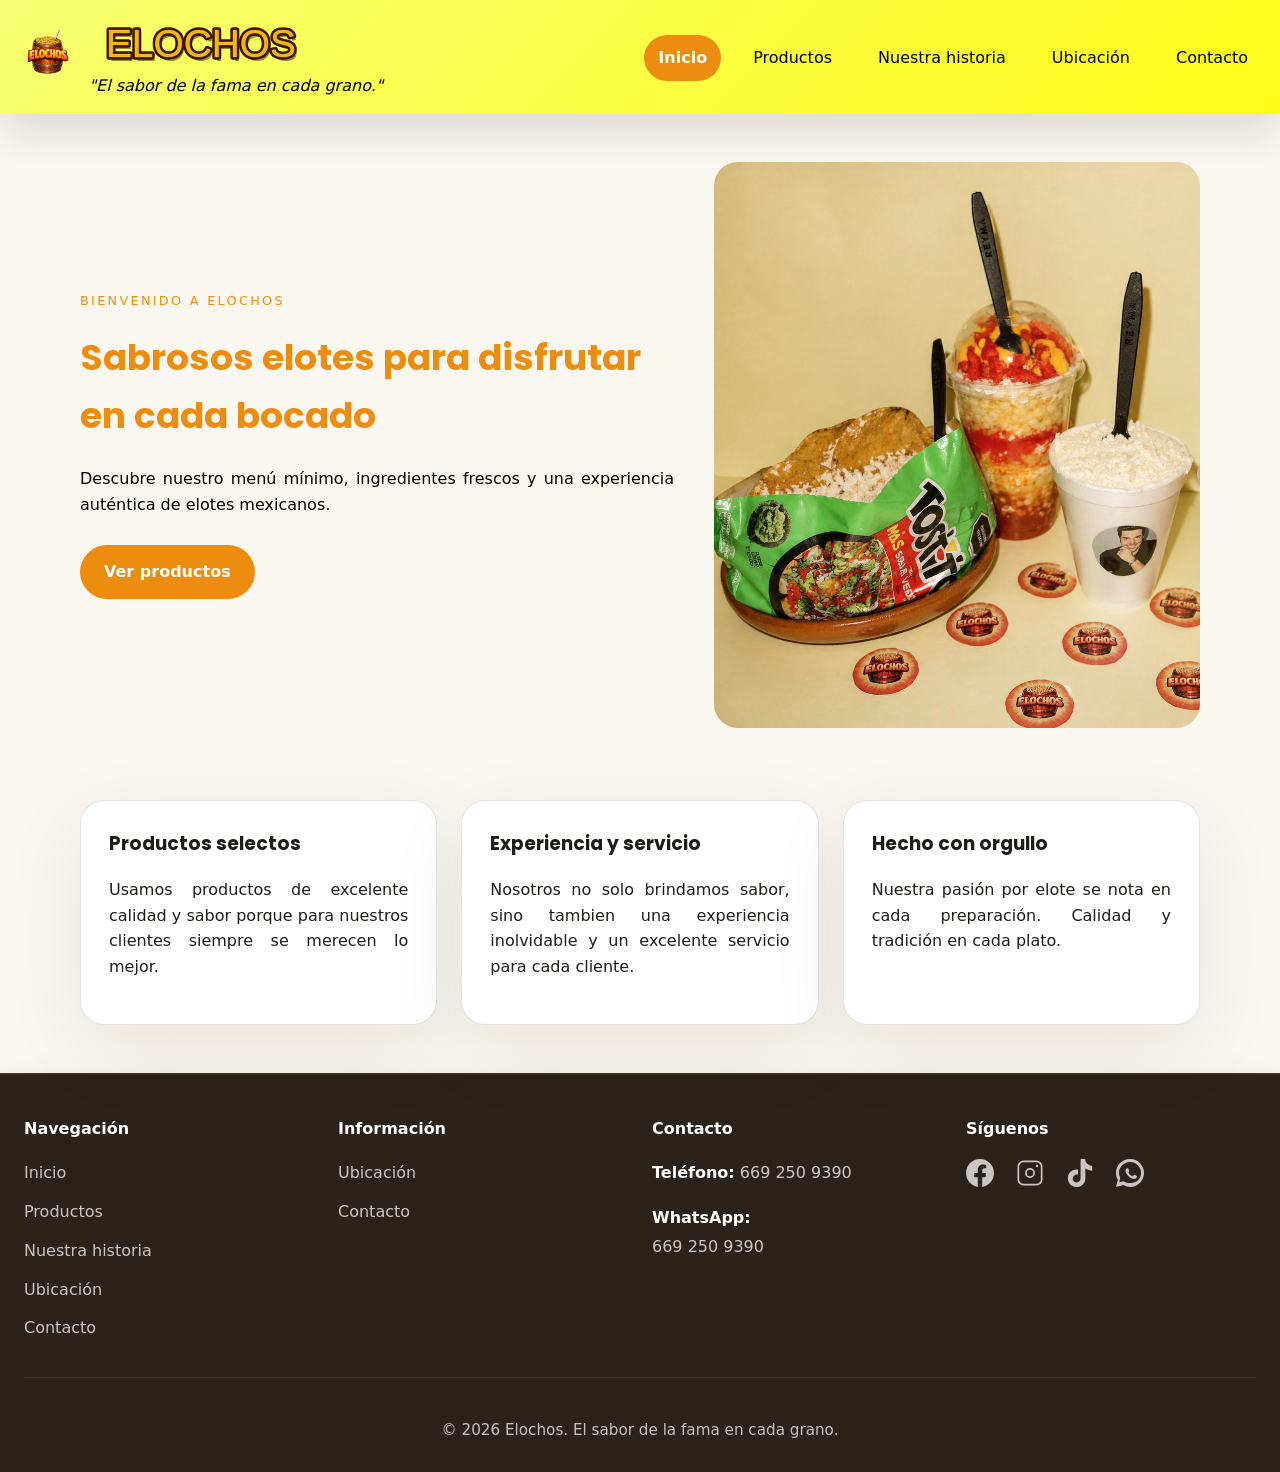
==== index.html @ 787df37b "primer commit" ====
<!DOCTYPE html>
<html lang="es">
<head>
  <meta charset="UTF-8" />
  <meta name="viewport" content="width=device-width, initial-scale=1.0" />
  <title>Elochos | El sabor de la fama</title>
  <link rel="stylesheet" href="static/css/home.css" />
</head>
<body>
  <header class="site-header">
    <div class="brand">
      <a href="index.html">
        <img src="static/img/elochoslogo.png" alt="Logo Elochos" class="logo" />
      </a>
      <div>
        <img src="static/img/elochostexto.svg" alt="Elochos" class="logo-text" />
        <p>El sabor de la fama en cada grano.</p>
      </div>
    </div>
    <nav class="site-nav">
      <a href="index.html" class="active">Inicio</a>
      <a href="templates/productos.html">Productos</a>
      <a href="templates/historia.html">Nuestra historia</a>
      <a href="templates/ubicacion.html">Ubicación</a>
      <a href="templates/contacto.html">Contacto</a>
    </nav>
  </header>

  <main class="page-content">
    <section class="hero">
      <div>
        <p class="eyebrow">Bienvenido a Elochos</p>
        <h2>Sabrosos elotes para disfrutar en cada bocado</h2>
        <p>Descubre nuestro menú mínimo, ingredientes frescos y una experiencia auténtica de elotes mexicanos.
        </p>
        <a class="button" href="templates/productos.html">Ver productos</a>
      </div>
      <img src="static/img/productos/tresproductos.jpeg" alt="Elote Elochito" />
    </section>

    <section class="summary-grid">
      <article>
        <h3>Productos selectos</h3>
        <p>Usamos productos de excelente calidad y sabor porque para nuestros clientes siempre se merecen lo mejor.</p>
      </article>
      <article>
        <h3>Experiencia y servicio</h3>
        <p>Nosotros no solo brindamos sabor, sino tambien una experiencia inolvidable y un excelente servicio para cada cliente.</p>
      </article>
      <article>
        <h3>Hecho con orgullo</h3>
        <p>Nuestra pasión por elote se nota en cada preparación. Calidad y tradición en cada plato.</p>
      </article>
    </section>
  </main>

  <footer class="site-footer">
    <div class="footer-grid">
      <div class="footer-column">
        <h4>Navegación</h4>
        <a href="index.html">Inicio</a>
        <a href="templates/productos.html">Productos</a>
        <a href="templates/historia.html">Nuestra historia</a>
        <a href="templates/ubicacion.html">Ubicación</a>
        <a href="templates/contacto.html">Contacto</a>
      </div>

      <div class="footer-column">
        <h4>Información</h4>
        <a href="templates/ubicacion.html">Ubicación</a>
        <a href="templates/contacto.html">Contacto</a>
      </div>

      <div class="footer-column">
        <h4>Contacto</h4>
        <p><strong>Teléfono:</strong> 669 250 9390</p>
        <p><strong>WhatsApp:</strong> <a href="https://wa.me/6692509390">669 250 9390</a></p>
      </div>

      <div class="footer-column">
        <h4>Síguenos</h4>
        <div class="footer-social">
          <a class="social-link" href="https://www.facebook.com/share/1BVQnHbkHA/?mibextid=wwXIfr" target="_blank" rel="noopener" aria-label="Facebook">
            <svg class="icon" viewBox="0 0 24 24" fill="currentColor" xmlns="http://www.w3.org/2000/svg" aria-hidden="true">
              <path d="M24 12.073c0-6.627-5.373-12-12-12s-12 5.373-12 12c0 5.99 4.388 10.954 10.125 11.854v-8.385H7.078v-3.47h3.047V9.43c0-3.007 1.792-4.669 4.533-4.669 1.312 0 2.686.235 2.686.235v2.953H15.83c-1.491 0-1.956.925-1.956 1.874v2.25h3.328l-.532 3.47h-2.796v8.385C19.612 23.027 24 18.062 24 12.073z"/>
            </svg>
          </a>
          <a class="social-link" href="https://www.instagram.com/elochos__/" target="_blank" rel="noopener" aria-label="Instagram">
            <svg class="icon" viewBox="0 0 24 24" fill="currentColor" xmlns="http://www.w3.org/2000/svg" aria-hidden="true">
              <rect x="2" y="2" width="20" height="20" rx="4.5" fill="none" stroke="currentColor" stroke-width="1.5"/>
              <circle cx="12" cy="12" r="3.5" fill="none" stroke="currentColor" stroke-width="1.5"/>
              <circle cx="18" cy="6" r="1" fill="currentColor"/>
            </svg>
          </a>
          <a class="social-link" href="https://www.tiktok.com/@elochos__/" target="_blank" rel="noopener" aria-label="TikTok">
            <svg class="icon" viewBox="0 0 24 24" fill="currentColor" xmlns="http://www.w3.org/2000/svg" aria-hidden="true">
              <path d="M12.525.02c1.31-.02 2.61-.01 3.91-.02.08 1.53.63 3.09 1.75 4.17 1.12 1.11 2.7 1.62 4.24 1.79v4.03c-1.44-.05-2.89-.35-4.2-.97-.57-.26-1.1-.59-1.62-.93-.01 2.92.01 5.84-.02 8.75-.08 1.4-.54 2.79-1.35 3.94-1.31 1.92-3.58 3.17-5.91 3.21-1.43.08-2.86-.31-4.08-1.03-2.02-1.19-3.44-3.37-3.65-5.71-.02-.5-.03-1-.01-1.49.18-1.9 1.12-3.72 2.58-4.96 1.66-1.44 3.98-2.13 6.15-1.72.02 1.48-.04 2.96-.04 4.44-.99-.32-2.15-.23-3.02.37-.63.41-1.11 1.04-1.36 1.75-.21.51-.15 1.07-.14 1.61.24 1.64 1.82 3.02 3.5 2.87 1.12-.01 2.19-.66 2.77-1.61.19-.33.4-.67.41-1.06.1-1.79.06-3.57.07-5.36.01-4.03-.01-8.05.02-12.07z"/>
            </svg>
          </a>
          <a class="social-link" href="https://wa.me/6692509390" target="_blank" rel="noopener" aria-label="WhatsApp">
            <svg class="icon" viewBox="0 0 24 24" fill="currentColor" xmlns="http://www.w3.org/2000/svg" aria-hidden="true">
              <path d="M20.52 3.48A11.86 11.86 0 0012 0C5.37 0 0 5.37 0 12c0 2.1.55 4.1 1.6 5.82L0 24l6.38-1.66A11.94 11.94 0 0012 24c6.63 0 12-5.37 12-12 0-1.98-.52-3.84-1.48-5.52zm-8.58 17.1c-1.8 0-3.55-.48-5.08-1.38l-.36-.21-3.78.98.96-3.68-.23-.37A9.53 9.53 0 012.5 12c0-5.2 4.22-9.5 9.5-9.5 2.54 0 4.92.99 6.7 2.8A9.4 9.4 0 0121.5 12c0 5.2-4.22 8.98-9.56 8.58z"/>
              <path d="M17.4 14.38c-.24-.12-1.42-.7-1.64-.78-.22-.08-.38-.12-.54.12-.16.24-.62.78-.76.94-.14.16-.28.18-.52.06-.24-.12-1.02-.38-1.94-1.2-.72-.64-1.2-1.42-1.34-1.66-.14-.24-.02-.36.1-.48.1-.1.24-.26.36-.4.12-.14.16-.24.24-.4.08-.16.04-.3-.02-.42-.06-.12-.54-1.3-.74-1.78-.2-.46-.4-.4-.54-.4-.14 0-.3 0-.46 0-.16 0-.42.06-.64.3-.22.24-.84.82-.84 2 0 1.18.86 2.32.98 2.48.12.16 1.7 2.6 4.12 3.64.58.25 1.03.4 1.38.52.58.2 1.1.17 1.52.1.46-.08 1.42-.58 1.62-1.14.2-.56.2-1.04.14-1.14-.06-.12-.22-.18-.46-.3z"/>
            </svg>
          </a>
        </div>
      </div>
    </div>
    <div class="footer-bottom">
      <p class="footer-note">© 2026 Elochos. El sabor de la fama en cada grano.</p>
    </div>
  </footer>
</body>
</html>
---- static/css/home.css ----
@import url("base.css");

img {
  max-width: 100%;
  height: auto;
  border-radius: 24px;
}
/* CSS específico para la página de inicio */

/* Puedes añadir estilos únicos para index.html aquí. */
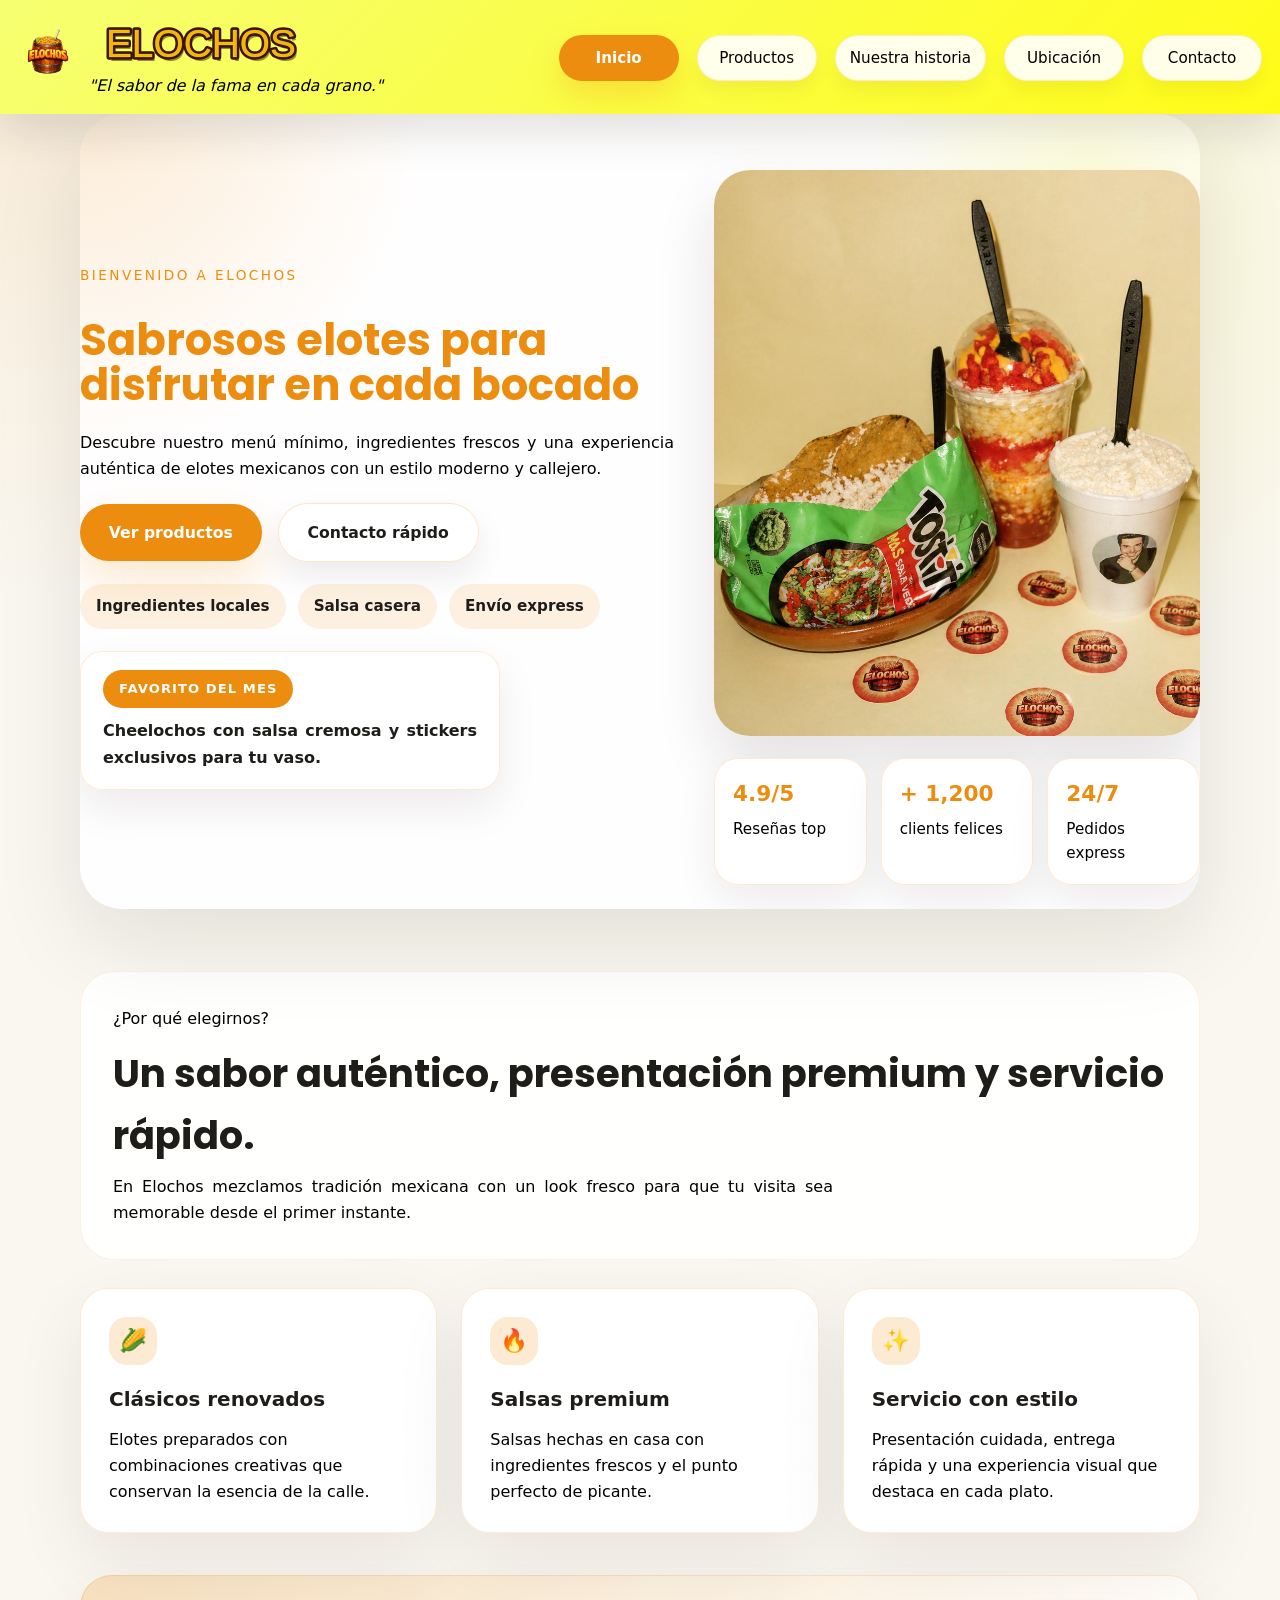
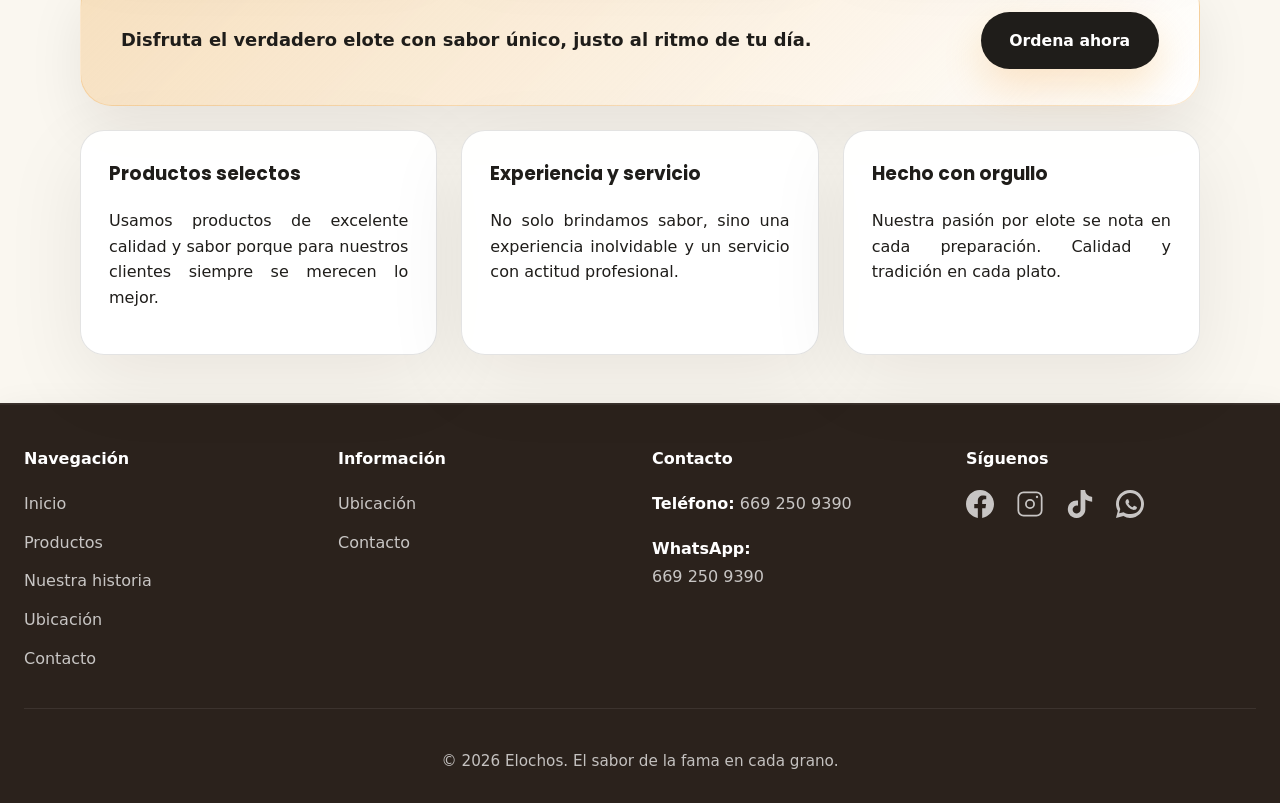
==== commit 83accac8: "mobile ver enchanted" ====
--- a/index.html
+++ b/index.html
@@ -17,27 +17,89 @@
         <p>El sabor de la fama en cada grano.</p>
       </div>
     </div>
-    <nav class="site-nav">
+    <nav id="site-menu" class="site-nav nav-links" aria-label="Menú principal">
       <a href="index.html" class="active">Inicio</a>
       <a href="templates/productos.html">Productos</a>
       <a href="templates/historia.html">Nuestra historia</a>
       <a href="templates/ubicacion.html">Ubicación</a>
       <a href="templates/contacto.html">Contacto</a>
     </nav>
+    <button class="hamburger" aria-expanded="false" aria-controls="site-menu" aria-label="Abrir menú desplegable">
+      <span>Menú desplegable</span>
+    </button>
   </header>
 
   <main class="page-content">
     <section class="hero">
-      <div>
+      <div class="hero-copy">
         <p class="eyebrow">Bienvenido a Elochos</p>
         <h2>Sabrosos elotes para disfrutar en cada bocado</h2>
-        <p>Descubre nuestro menú mínimo, ingredientes frescos y una experiencia auténtica de elotes mexicanos.
-        </p>
-        <a class="button" href="templates/productos.html">Ver productos</a>
+        <p>Descubre nuestro menú mínimo, ingredientes frescos y una experiencia auténtica de elotes mexicanos con un estilo moderno y callejero.</p>
+        <div class="hero-actions">
+          <a class="button" href="templates/productos.html">Ver productos</a>
+          <a class="button secondary" href="templates/contacto.html">Contacto rápido</a>
+        </div>
+
+        <div class="hero-highlights">
+          <div class="highlight-pill">Ingredientes locales</div>
+          <div class="highlight-pill">Salsa casera</div>
+          <div class="highlight-pill">Envío express</div>
+        </div>
+        <div class="hero-badge">
+          <span class="badge-label">Favorito del mes</span>
+          <p>Cheelochos con salsa cremosa y stickers exclusivos para tu vaso.</p>
+        </div>
       </div>
-      <img src="static/img/productos/tresproductos.jpeg" alt="Elote Elochito" />
+      <div class="hero-media">
+        <img src="static/img/productos/tresproductos.jpeg" alt="Elote Elochito" />
+        <div class="hero-stats">
+          <div>
+            <strong>4.9/5</strong>
+            <span>Reseñas top</span>
+          </div>
+          <div>
+            <strong>+ 1,200</strong>
+            <span>clients felices</span>
+          </div>
+          <div>
+            <strong>24/7</strong>
+            <span>Pedidos express</span>
+          </div>
+        </div>
+      </div>
     </section>
 
+    <section class="section-heading">
+      <p class="eyebrow">¿Por qué elegirnos?</p>
+      <h2>Un sabor auténtico, presentación premium y servicio rápido.</h2>
+      <p>En Elochos mezclamos tradición mexicana con un look fresco para que tu visita sea memorable desde el primer instante.</p>
+    </section>
+
+    <section class="feature-grid">
+      <article>
+        <span class="feature-icon">🌽</span>
+        <h3>Clásicos renovados</h3>
+        <p>Elotes preparados con combinaciones creativas que conservan la esencia de la calle.</p>
+      </article>
+      <article>
+        <span class="feature-icon">🔥</span>
+        <h3>Salsas premium</h3>
+        <p>Salsas hechas en casa con ingredientes frescos y el punto perfecto de picante.</p>
+      </article>
+      <article>
+        <span class="feature-icon">✨</span>
+        <h3>Servicio con estilo</h3>
+        <p>Presentación cuidada, entrega rápida y una experiencia visual que destaca en cada plato.</p>
+      </article>
+    </section>
+
+    <section class="cta-banner">
+      <div>
+        <p>Disfruta el verdadero elote con sabor único, justo al ritmo de tu día.</p>
+        <a class="button alt" href="templates/productos.html">Ordena ahora</a>
+      </div>
+    </section>
+    
     <section class="summary-grid">
       <article>
         <h3>Productos selectos</h3>
@@ -45,7 +107,7 @@
       </article>
       <article>
         <h3>Experiencia y servicio</h3>
-        <p>Nosotros no solo brindamos sabor, sino tambien una experiencia inolvidable y un excelente servicio para cada cliente.</p>
+        <p>No solo brindamos sabor, sino una experiencia inolvidable y un servicio con actitud profesional.</p>
       </article>
       <article>
         <h3>Hecho con orgullo</h3>
@@ -110,5 +172,6 @@
       <p class="footer-note">© 2026 Elochos. El sabor de la fama en cada grano.</p>
     </div>
   </footer>
+  <script src="static/js/menu.js"></script>
 </body>
 </html>
--- a/static/css/home.css
+++ b/static/css/home.css
@@ -5,6 +5,188 @@
   height: auto;
   border-radius: 24px;
 }
-/* CSS específico para la página de inicio */
 
-/* Puedes añadir estilos únicos para index.html aquí. */
+.hero {
+  padding: 56px 0 24px;
+  border-radius: 42px;
+  background: rgba(255, 255, 255, 0.94);
+  box-shadow: 0 32px 90px rgba(22, 18, 14, 0.1);
+  position: relative;
+  overflow: hidden;
+}
+
+.hero::before {
+  content: "";
+  position: absolute;
+  inset: 0;
+  background: radial-gradient(circle at top left, rgba(236, 141, 15, 0.16), transparent 25%),
+    radial-gradient(circle at 90% 10%, rgba(255, 251, 24, 0.15), transparent 18%);
+  pointer-events: none;
+}
+
+.hero-copy,
+.hero-media {
+  position: relative;
+  z-index: 1;
+}
+
+.hero-copy {
+  display: grid;
+  gap: 22px;
+}
+
+.hero-badge {
+  display: inline-flex;
+  flex-direction: column;
+  gap: 10px;
+  max-width: 420px;
+  padding: 18px 22px;
+  border-radius: 22px;
+  background: rgba(255, 255, 255, 0.95);
+  border: 1px solid rgba(236, 141, 15, 0.18);
+  box-shadow: 0 18px 40px rgba(22, 18, 14, 0.08);
+}
+
+.badge-label {
+  display: inline-flex;
+  align-items: center;
+  justify-content: center;
+  width: fit-content;
+  padding: 0.55rem 1rem;
+  border-radius: 999px;
+  background: var(--accent);
+  color: #fff;
+  font-weight: 700;
+  font-size: 0.82rem;
+  letter-spacing: 0.08em;
+  text-transform: uppercase;
+}
+
+.hero-badge p {
+  margin: 0;
+  color: var(--text);
+  font-weight: 600;
+  line-height: 1.65;
+}
+
+.button {
+  display: inline-flex;
+  align-items: center;
+  justify-content: center;
+  gap: 12px;
+  padding: 1rem 1.8rem;
+  border-radius: 999px;
+  border: none;
+  background: var(--accent);
+  color: #fff;
+  font-weight: 700;
+  font-size: 0.98rem;
+  transition: transform 0.22s ease, box-shadow 0.22s ease, background 0.22s ease;
+  box-shadow: 0 18px 40px rgba(236, 141, 15, 0.2);
+}
+
+.button:hover {
+  transform: translateY(-2px);
+  background: #d9780d;
+}
+
+.button.secondary {
+  background: rgba(255, 255, 255, 0.96);
+  color: var(--text);
+  border: 1px solid rgba(236, 141, 15, 0.22);
+  box-shadow: 0 14px 30px rgba(22, 18, 14, 0.08);
+}
+
+.button.secondary:hover {
+  background: #fff;
+}
+
+.hero-actions {
+  display: flex;
+  flex-wrap: wrap;
+  gap: 16px;
+}
+
+.hero-media {
+  display: grid;
+  gap: 22px;
+}
+
+.hero-media img {
+  border-radius: 36px;
+  min-height: 420px;
+  object-fit: cover;
+}
+
+.hero-stats {
+  grid-template-columns: repeat(3, minmax(0, 1fr));
+}
+
+.hero-stats div {
+  background: rgba(255, 255, 255, 0.98);
+  border-radius: 24px;
+}
+
+.section-heading {
+  margin-top: 62px;
+  padding: 34px 32px;
+  border-radius: 34px;
+  background: rgba(255, 255, 255, 0.92);
+  border: 1px solid rgba(236, 141, 15, 0.12);
+}
+
+.section-heading h2 {
+  font-size: clamp(2rem, 3vw, 2.8rem);
+}
+
+.feature-grid article {
+  background: linear-gradient(180deg, rgba(255, 255, 255, 0.98), #fff);
+}
+
+.feature-grid article:hover {
+  transform: translateY(-10px);
+}
+
+.cta-banner {
+  margin-top: 42px;
+  padding: 36px 40px;
+  background: linear-gradient(135deg, rgba(236, 141, 15, 0.22), rgba(255, 255, 255, 0.98));
+}
+
+.cta-banner p {
+  font-size: 1.12rem;
+  font-weight: 600;
+}
+
+.summary-grid article {
+  background: rgba(255, 255, 255, 0.95);
+}
+
+@media (max-width: 900px) {
+  .hero {
+    padding: 38px 0 20px;
+  }
+
+  .hero-badge {
+    max-width: 100%;
+  }
+}
+
+@media (max-width: 680px) {
+  .hero {
+    padding: 28px 0 18px;
+  }
+
+  .hero .eyebrow,
+  .section-heading .eyebrow {
+    font-size: 0.78rem;
+  }
+
+  .hero-badge {
+    padding: 16px;
+  }
+
+  .hero-stats {
+    grid-template-columns: 1fr;
+  }
+}
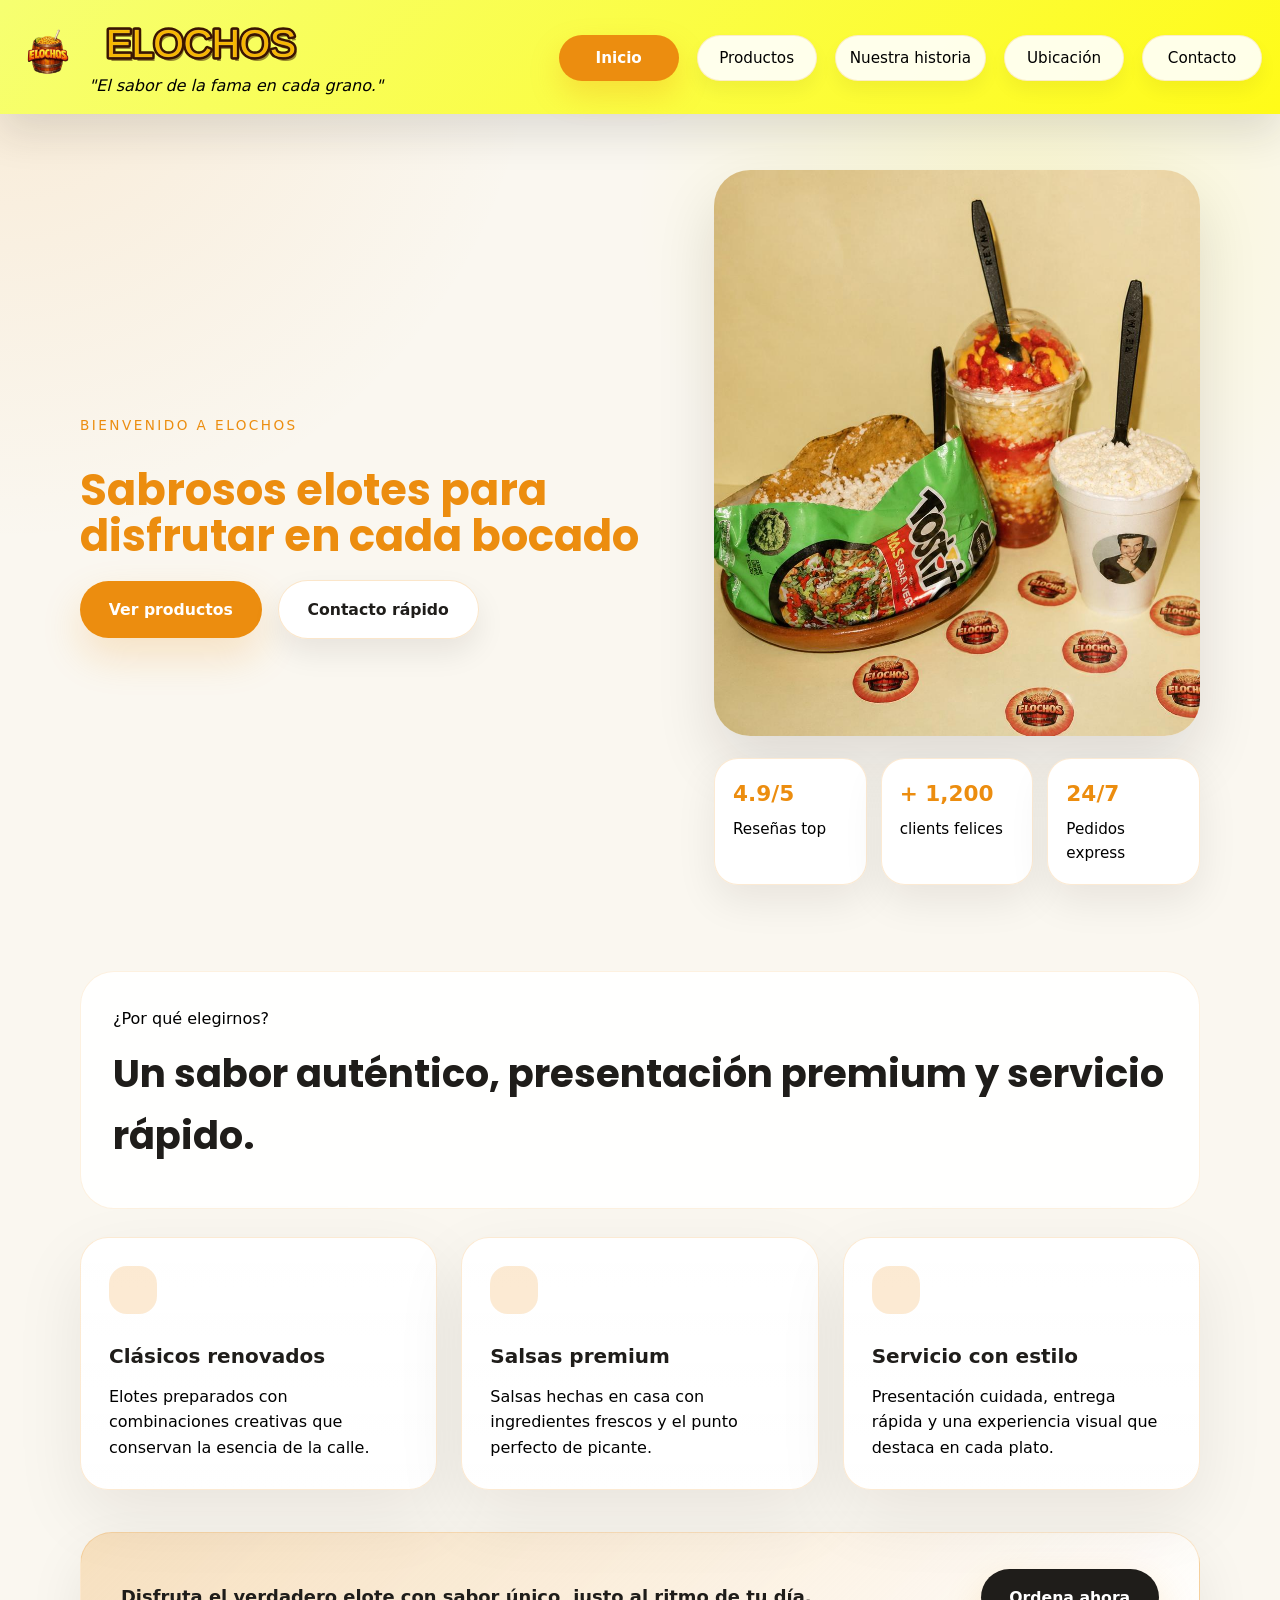
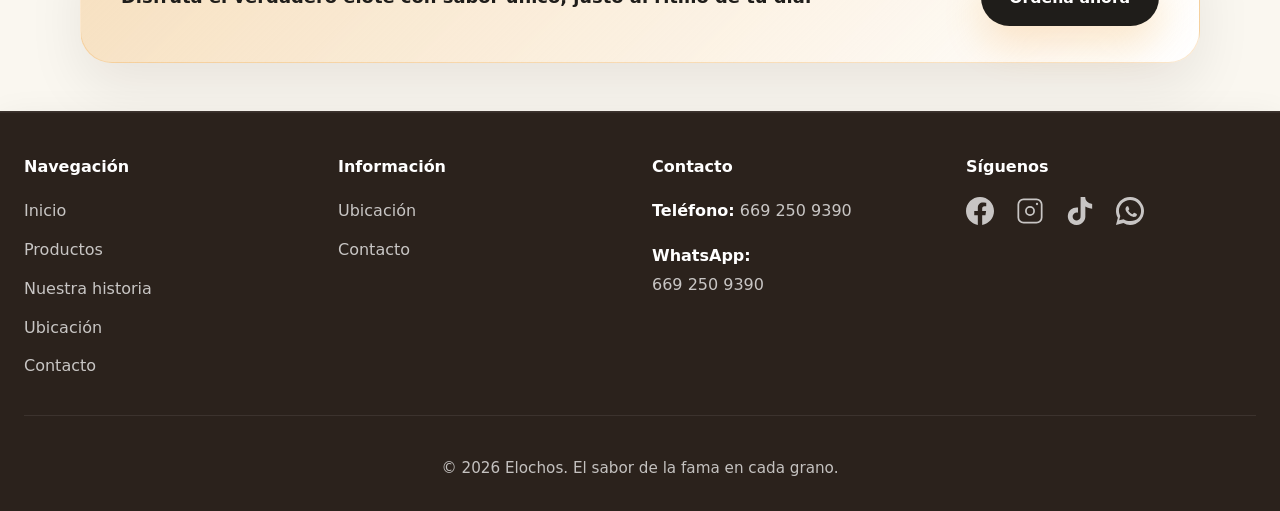
==== commit e6b48236: "mejoras" ====
--- a/index.html
+++ b/index.html
@@ -34,20 +34,9 @@
       <div class="hero-copy">
         <p class="eyebrow">Bienvenido a Elochos</p>
         <h2>Sabrosos elotes para disfrutar en cada bocado</h2>
-        <p>Descubre nuestro menú mínimo, ingredientes frescos y una experiencia auténtica de elotes mexicanos con un estilo moderno y callejero.</p>
         <div class="hero-actions">
           <a class="button" href="templates/productos.html">Ver productos</a>
           <a class="button secondary" href="templates/contacto.html">Contacto rápido</a>
-        </div>
-
-        <div class="hero-highlights">
-          <div class="highlight-pill">Ingredientes locales</div>
-          <div class="highlight-pill">Salsa casera</div>
-          <div class="highlight-pill">Envío express</div>
-        </div>
-        <div class="hero-badge">
-          <span class="badge-label">Favorito del mes</span>
-          <p>Cheelochos con salsa cremosa y stickers exclusivos para tu vaso.</p>
         </div>
       </div>
       <div class="hero-media">
@@ -72,22 +61,21 @@
     <section class="section-heading">
       <p class="eyebrow">¿Por qué elegirnos?</p>
       <h2>Un sabor auténtico, presentación premium y servicio rápido.</h2>
-      <p>En Elochos mezclamos tradición mexicana con un look fresco para que tu visita sea memorable desde el primer instante.</p>
     </section>
 
     <section class="feature-grid">
       <article>
-        <span class="feature-icon">🌽</span>
+        <span class="feature-icon"></span>
         <h3>Clásicos renovados</h3>
         <p>Elotes preparados con combinaciones creativas que conservan la esencia de la calle.</p>
       </article>
       <article>
-        <span class="feature-icon">🔥</span>
+        <span class="feature-icon"></span>
         <h3>Salsas premium</h3>
         <p>Salsas hechas en casa con ingredientes frescos y el punto perfecto de picante.</p>
       </article>
       <article>
-        <span class="feature-icon">✨</span>
+        <span class="feature-icon"></span>
         <h3>Servicio con estilo</h3>
         <p>Presentación cuidada, entrega rápida y una experiencia visual que destaca en cada plato.</p>
       </article>
@@ -100,20 +88,6 @@
       </div>
     </section>
     
-    <section class="summary-grid">
-      <article>
-        <h3>Productos selectos</h3>
-        <p>Usamos productos de excelente calidad y sabor porque para nuestros clientes siempre se merecen lo mejor.</p>
-      </article>
-      <article>
-        <h3>Experiencia y servicio</h3>
-        <p>No solo brindamos sabor, sino una experiencia inolvidable y un servicio con actitud profesional.</p>
-      </article>
-      <article>
-        <h3>Hecho con orgullo</h3>
-        <p>Nuestra pasión por elote se nota en cada preparación. Calidad y tradición en cada plato.</p>
-      </article>
-    </section>
   </main>
 
   <footer class="site-footer">
--- a/static/css/home.css
+++ b/static/css/home.css
@@ -8,20 +8,15 @@
 
 .hero {
   padding: 56px 0 24px;
-  border-radius: 42px;
-  background: rgba(255, 255, 255, 0.94);
-  box-shadow: 0 32px 90px rgba(22, 18, 14, 0.1);
+  border-radius: 0;
+  background: transparent;
+  box-shadow: none;
   position: relative;
-  overflow: hidden;
+  overflow: visible;
 }
 
 .hero::before {
-  content: "";
-  position: absolute;
-  inset: 0;
-  background: radial-gradient(circle at top left, rgba(236, 141, 15, 0.16), transparent 25%),
-    radial-gradient(circle at 90% 10%, rgba(255, 251, 24, 0.15), transparent 18%);
-  pointer-events: none;
+  display: none;
 }
 
 .hero-copy,
